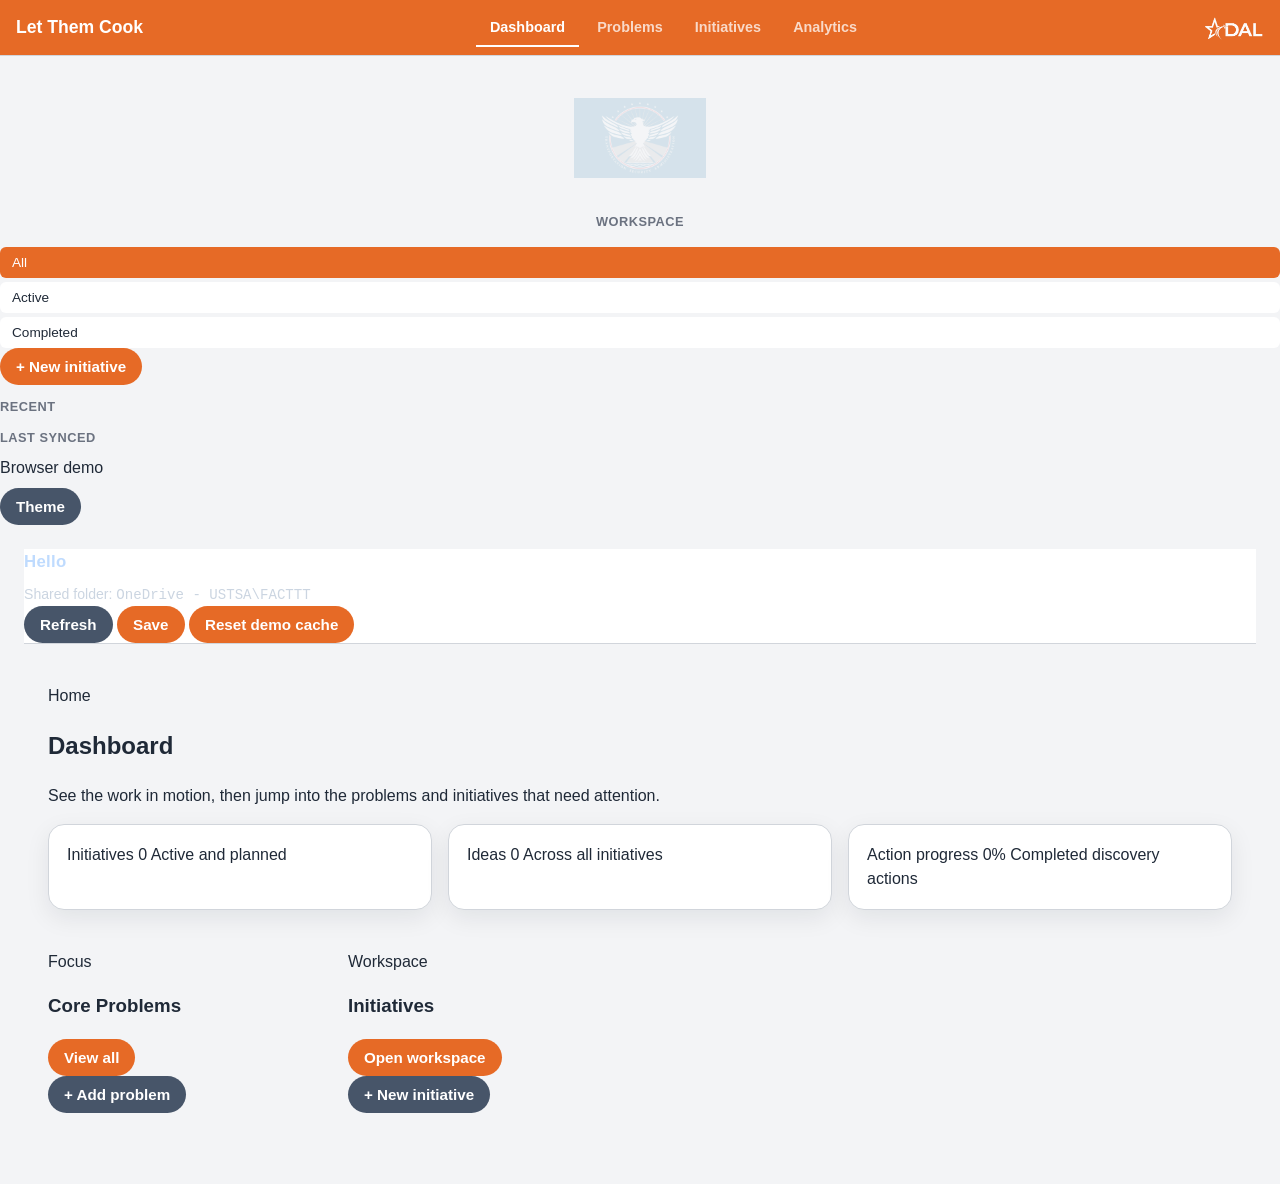
==== index.html @ 0639c529 "fix(ltc): LTC-19 briefing array default + soft validate" ====
<!DOCTYPE html>
<html lang="en">
<head>
  <meta charset="UTF-8" />
  <meta name="viewport" content="width=device-width, initial-scale=1.0" />
  <title>Let Them Cook</title>
  <link rel="stylesheet" href="css/style.css" />
</head>
<body>
  <div class="app-shell">
    <div class="top-bar">
      <div class="brand">
        <h1>Let Them Cook</h1>
      </div>
      <nav class="top-nav">
        <button type="button" class="tab-link active" data-tab="dashboard" data-action="tab">Dashboard</button>
        <button type="button" class="tab-link" data-tab="problems" data-action="tab">Problems</button>
        <button type="button" class="tab-link" data-tab="initiatives" data-action="tab">Initiatives</button>
        <button type="button" class="tab-link" data-tab="analytics" data-action="tab">Analytics</button>
      </nav>
      <img class="brand-dal" src="assets/dal-mark.png" alt="Dallas Love Field" height="28" />
    </div>
    <div class="shell-body">
      <aside class="sidebar">
        <div class="sidebar-brand">
          <img class="sidebar-seal" src="assets/tsa-seal.png" alt="" width="160" height="160" aria-hidden="true" />
          <h3 class="sidebar-workspace-label">WORKSPACE</h3>
        </div>
        <nav class="workspace-links">
          <button type="button" class="workspace-link active" data-filter="all" data-action="tab" data-tab="initiatives">All</button>
          <button type="button" class="workspace-link" data-filter="active" data-action="tab" data-tab="initiatives">Active</button>
          <button type="button" class="workspace-link" data-filter="completed" data-action="tab" data-tab="initiatives">Completed</button>
        </nav>
        <button type="button" class="success" data-action="add-initiative">+ New initiative</button>
        <div class="sidebar-section">
          <h4>Recent</h4>
          <div id="sidebar-recent"></div>
        </div>
        <div class="sidebar-section">
          <h4>Last synced</h4>
          <div id="sidebar-synced">Browser demo</div>
        </div>
        <div class="sidebar-footer">
          <button type="button" class="secondary full-width" data-action="open-theme">Theme</button>
        </div>
      </aside>
      <main class="main-stage">
        <header class="app-header">
          <div class="header-inner">
            <div class="header-meta">
              <p id="hello-line" class="hello-line">Hello</p>
              <p class="share-status">Shared folder: <code id="share-path-code">OneDrive - USTSA\FACTTT</code></p>
            </div>
          </div>
          <div class="shell-toolbar">
            <div class="toolbar-actions">
              <button type="button" class="secondary" data-action="refresh">Refresh</button>
              <button type="button" class="success" data-action="save">Save</button>
              <button type="button" class="quiet" data-action="reset">Reset demo cache</button>
            </div>
          </div>
          <p id="preview-banner" class="preview-banner" hidden>
            Browser preview — Refresh / Save use a local demo store. The Windows exe writes to OneDrive FACTTT.
          </p>
        </header>

        <main class="container">
    <section id="page-dashboard" class="page active" aria-labelledby="dashboard-title">
      <div class="page-heading">
        <div>
          <p class="eyebrow">Home</p>
          <h2 id="dashboard-title">Dashboard</h2>
          <p>See the work in motion, then jump into the problems and initiatives that need attention.</p>
        </div>
      </div>

      <div class="metrics-strip" id="dashboard-metrics">
        <div class="metric-card">
          <span class="metric-label">Initiatives</span>
          <span class="metric-value" id="initiativeCount">0</span>
          <span class="metric-detail">Active and planned</span>
        </div>
        <div class="metric-card">
          <span class="metric-label">Ideas</span>
          <span class="metric-value" id="ideaCount">0</span>
          <span class="metric-detail">Across all initiatives</span>
        </div>
        <div class="metric-card metric-card-wide">
          <span class="metric-label">Action progress</span>
          <span class="metric-value" id="progressValue">0%</span>
          <span class="metric-detail">Completed discovery actions</span>
          <span class="progress-wrap"><span class="progress-bar" id="progressBar"></span></span>
        </div>
      </div>

      <div class="dashboard-grid">
        <section class="panel">
          <div class="panel-heading">
            <div>
              <p class="eyebrow">Focus</p>
              <h3>Core Problems</h3>
            </div>
            <button type="button" class="text-button" data-tab="problems" data-action="tab">View all</button>
          </div>
          <div id="dashboard-problems" class="compact-list"></div>
          <button type="button" class="secondary full-width" data-action="add-problem">+ Add problem</button>
        </section>

        <section class="panel">
          <div class="panel-heading">
            <div>
              <p class="eyebrow">Workspace</p>
              <h3>Initiatives</h3>
            </div>
            <button type="button" class="text-button" data-tab="initiatives" data-action="tab">Open workspace</button>
          </div>
          <div id="dashboard-initiatives" class="initiative-grid"></div>
          <button type="button" class="secondary full-width" data-action="add-initiative">+ New initiative</button>
        </section>
      </div>
    </section>

    <section id="page-problems" class="page" aria-labelledby="problems-title" hidden>
      <div class="page-heading">
        <div>
          <p class="eyebrow">Discovery</p>
          <h2 id="problems-title">Problems</h2>
          <p>Capture the gaps that make movement, communication, and handoffs harder than they need to be.</p>
        </div>
        <button type="button" class="success" data-action="add-problem">+ Add problem</button>
      </div>
      <div id="problems-list" class="problem-list"></div>
      <div id="problem-editor" class="panel problem-editor" hidden>
        <div class="panel-heading">
          <div>
            <p class="eyebrow">Problem detail</p>
            <h3 id="problem-editor-title">Edit problem</h3>
          </div>
          <button type="button" class="quiet" data-action="cancel-problem">Cancel</button>
        </div>
        <input id="problem-title" class="field" type="text" placeholder="Problem title" />
        <textarea id="problem-body" class="field textarea" placeholder="Describe the problem and why it matters"></textarea>
        <label class="field-label" for="problem-priority">Priority</label>
        <select id="problem-priority" class="field">
          <option value="low">Low</option>
          <option value="medium">Medium</option>
          <option value="high">High</option>
        </select>
        <div class="button-row">
          <button type="button" class="success" data-action="save-problem">Save problem</button>
          <button type="button" class="danger" data-action="delete-problem">Delete problem</button>
        </div>
      </div>
    </section>

    <section id="page-initiatives" class="page" aria-labelledby="initiatives-title" hidden>
      <div class="page-heading">
        <div>
          <p class="eyebrow">Workspace</p>
          <h2 id="initiatives-title">Initiatives</h2>
          <p>Turn the gaps into a plan, keep the discussion visible, and track the next action.</p>
        </div>
        <button type="button" class="success" data-action="add-initiative">+ New initiative</button>
      </div>

      <div id="initiative-list-view" class="initiative-list-view">
        <div id="initiative-list" class="initiative-grid"></div>
      </div>

      <div id="initiative-detail-view" class="initiative-detail-view" hidden>
        <div class="detail-toolbar">
          <button type="button" class="secondary" data-action="back-initiatives">← Back to initiatives</button>
          <span class="detail-kicker">Initiative workspace</span>
        </div>
        <div class="panel initiative-detail">
          <div class="detail-heading">
            <div>
              <p class="eyebrow">Initiative</p>
              <h3 id="initiative-detail-title">Initiative detail</h3>
            </div>
            <div class="button-row">
              <button type="button" class="danger" data-action="delete-initiative">Delete</button>
              <button type="button" class="success" data-action="save-initiative">Save initiative</button>
            </div>
          </div>
          <div class="initiative-properties">
            <label class="field-label" for="initiative-name">Name</label>
            <input id="initiative-name" class="field" type="text" placeholder="Initiative name" />
            <div class="property-grid">
              <div>
                <label class="field-label" for="initiative-status">Status</label>
                <select id="initiative-status" class="field">
                  <option value="New">New</option>
                  <option value="Planning">Planning</option>
                  <option value="Active">Active</option>
                  <option value="Completed">Completed</option>
                </select>
              </div>
              <div>
                <label class="field-label" for="initiative-start-date">Start date</label>
                <input id="initiative-start-date" class="field" type="date" />
              </div>
            </div>
            <label class="field-label" for="initiative-problem">Linked problem</label>
            <select id="initiative-problem" class="field">
              <option value="">— None —</option>
            </select>
          </div>
        </div>
        <section class="panel briefing-panel" id="briefing-panel">
          <div class="panel-heading"><h3>Briefing</h3></div>
          <div id="briefing-empty" class="small-muted">Add Who / What / When / Where / Why / How</div>
          <div id="briefing-list"></div>
          <button type="button" class="secondary" data-action="add-briefing">+ Add</button>
          <div class="picker-menu" id="briefing-picker" hidden>
            <button type="button" data-action="pick-briefing-kind" data-kind="who">Who</button>
            <button type="button" data-action="pick-briefing-kind" data-kind="what">What</button>
            <button type="button" data-action="pick-briefing-kind" data-kind="when">When</button>
            <button type="button" data-action="pick-briefing-kind" data-kind="where">Where</button>
            <button type="button" data-action="pick-briefing-kind" data-kind="why">Why</button>
            <button type="button" data-action="pick-briefing-kind" data-kind="how">How</button>
          </div>
        </section>
        <div id="sections-container"></div>
        <section class="panel" id="initiative-notes-panel">
    <div class="panel-heading"><h3>Notes</h3></div>
    <div id="initiative-notes" class="notes-thread"></div>
    <div id="initiative-notes-form" class="field"><textarea id="new-note-body" class="field textarea" placeholder="Add a note..."></textarea><button type="button" class="secondary" data-action="add-note">Add note</button></div>
  </section>
</div>
</div>
    </section>

    <section id="page-analytics" class="page" aria-labelledby="analytics-title" hidden>
      <div class="page-heading">
        <div>
          <p class="eyebrow">Signal</p>
          <h2 id="analytics-title">Analytics</h2>
          <p>A quick read on the shape of the work. Charts can come later; the counts stay useful now.</p>
        </div>
      </div>
      <div class="analytics-grid">
        <div class="panel analytics-card">
          <p class="eyebrow">Initiatives</p>
          <strong id="analytics-initiatives">0</strong>
          <span>Total initiatives</span>
        </div>
        <div class="panel analytics-card">
          <p class="eyebrow">Ideas</p>
          <strong id="analytics-ideas">0</strong>
          <span>Total ideas and proposals</span>
        </div>
        <div class="panel analytics-card">
          <p class="eyebrow">Actions</p>
          <strong id="analytics-actions">0</strong>
          <span>Total action items</span>
        </div>
        <div class="panel analytics-card">
          <p class="eyebrow">Completion</p>
          <strong id="analytics-progress">0%</strong>
          <span>Actions completed</span>
        </div>
      </div>
      <div class="panel coming-soon">
        <h3>More signal is coming soon</h3>
        <p>Once the team has a few weeks of saves and refreshes in the shared folder, this page can show trends by status, priority, and movement type.</p>
      </div>
    </section>
  </main>
      </main>
    </div>
  </div>

  <div id="theme-modal" class="modal" hidden role="dialog" aria-modal="true" aria-labelledby="theme-modal-title">
    <div class="modal-backdrop" data-action="close-theme"></div>
    <div class="modal-card">
      <h3 id="theme-modal-title">Theme</h3>
      <p class="muted">Choose the shell colors for this device.</p>
      <div class="theme-choices">
        <button type="button" class="theme-choice" data-action="set-theme" data-theme="tsa">TSA</button>
        <button type="button" class="theme-choice" data-action="set-theme" data-theme="default">Default</button>
      </div>
      <button type="button" class="quiet" data-action="close-theme">Close</button>
    </div>
  </div>
  <div id="toast" class="toast" role="status" aria-live="polite"></div>
  <script type="module" src="js/init.js"></script>
</body>
</html>
---- css/style.css ----
/* LTC-14 theme chrome: sidebar modal + logo placement */

html[data-theme="tsa"] {
  --primary: #003A70;
  --primary-hover: #002850;
  --accent: #C8102E;
  --bg: #EEF2F6;
  --header-text: #ffffff;
  --border: #C5D0DC;
  --primary-dark: #002850;
  --primary-soft: #D6E4F0;
  --accent-soft: #F8D7DC;
}

html[data-theme="default"] {
  --primary: #E66A26;
  --primary-hover: #C85A1F;
  --accent: #E66A26;
  --bg: #F3F4F6;
  --header-text: #ffffff;
}

:root {
  --bg: #F3F4F6;
  --panel: #ffffff;
  --panel-soft: #f8fafc;
  --text: #1f2937;
  --muted: #6b7280;
  --primary: #E66A26;
  --primary-dark: #C85A1F;
  --primary-soft: #FDE8D8;
  --accent: #E66A26;
  --accent-soft: #FDE8D8;
  --warning: #b45309;
  --warning-soft: #fef3c7;
  --danger: #b91c1c;
  --danger-soft: #fee2e2;
  --border: #d1d5db;
  --shadow: 0 8px 24px rgba(15, 23, 42, 0.08);
  --radius: 16px;
  --surface: #ffffff;
  --header-text: #ffffff;
  --header-muted: rgba(255,255,255,.75);
  --tab-hover-bg: rgba(255,255,255,.12);
}

* {
  box-sizing: border-box;
}
body {
  margin: 0;
  font-family: "Segoe UI", Arial, sans-serif;
  background: var(--bg);
  color: var(--text);
  line-height: 1.5;
}
header {
  background: #ffffff;
  color: var(--text);
  padding: 0;
  border-bottom: 1px solid var(--border);
}
header h1 {
  margin: 0;
  font-size: 1.25rem;
  letter-spacing: 0.3px;
  color: var(--text);
}
header p {
  margin: 0;
  color: var(--muted);
  font-size: 0.9rem;
}
.app-shell {
  display: flex;
  flex-direction: column;
  min-height: 100vh;
  background: var(--bg);
}
.top-bar {
  position: sticky;
  top: 0;
  z-index: 10;
  height: 56px;
  background: var(--primary);
  border-bottom: 1px solid var(--border);
  display: flex;
  align-items: center;
  justify-content: space-between;
  padding: 0 16px;
  color: var(--header-text);
  gap: 1rem;
}
.top-bar > .brand {
  margin-right: auto;
}
.brand {
  display: flex;
  align-items: center;
  gap: 8px;
  font-family: "Segoe UI", Arial, sans-serif;
}
.brand h1 {
  margin: 0;
  font-size: 1.1rem;
  font-weight: 700;
  color: var(--header-text);
}
.brand-dal {
  height: 28px;
  width: auto;
  display: block;
  background: transparent;
  margin-left: auto;
}

.top-nav {
  display: flex;
  gap: 4px;
}
.top-nav .tab-link {
  background: none;
  border: none;
  padding: 10px 14px;
  font-size: 0.9rem;
  font-weight: 600;
  color: var(--header-muted);
  cursor: pointer;
  border-bottom: 2px solid transparent;
  transition: color 0.15s ease, border-color 0.15s ease;
  border-radius: 6px 6px 0 0;
  white-space: nowrap;
}
.top-nav .tab-link.active {
  color: var(--header-text);
  border-bottom-color: var(--header-text);
}
.top-nav .tab-link.active {
  border-bottom-color: var(--header-text);
}
[data-theme="tsa"] .top-nav .tab-link.active {
  border-bottom-color: var(--accent);
}
.top-nav .tab-link:hover {
  color: var(--header-text);
  background: var(--tab-hover-bg);
}

/* Theme modal */
.modal[hidden]{display:none}
.modal{position:fixed;inset:0;z-index:80;display:grid;place-items:center}
.modal-backdrop{position:absolute;inset:0;background:rgba(0,0,0,.4)}
.modal-card{position:relative;background:var(--surface,#fff);border:1px solid var(--border);border-radius:12px;padding:1.25rem;min-width:280px;max-width:90vw}
.theme-choices{display:flex;gap:.75rem;margin:1rem 0}
.theme-choice{flex:1;padding:.75rem;border-radius:8px;border:2px solid var(--border);background:var(--bg,#f5f5f5);cursor:pointer;color:var(--text);font-weight:700}
.theme-choice[aria-pressed="true"]{border-color:var(--primary);outline:2px solid var(--primary)}
.modal-backdrop[data-action="close-theme"]{cursor:pointer}

/* Sidebar */
.sidebar-brand {
  position: relative;
  display: flex;
  flex-direction: column;
  align-items: center;
  justify-content: flex-start;
  min-height: 168px;
  padding: 16px 8px 4px;
  margin: 0 0 4px;
  overflow: visible;
}
.sidebar-seal {
  position: relative;
  left: auto;
  top: auto;
  transform: none;
  width: 132px;
  height: 132px;
  object-fit: contain;
  opacity: 0.12;
  pointer-events: none;
  margin: 0 auto 8px;
  z-index: 0;
  background: transparent;
}
.sidebar-workspace-label {
  position: relative;
  z-index: 1;
  margin: 0;
  width: 100%;
  text-align: center;
  font-size: 0.8rem;
  font-weight: 700;
  letter-spacing: 0.5px;
  text-transform: uppercase;
  color: var(--muted);
}

/* Briefing panel */
.briefing-panel { padding: 12px 16px; }
.briefing-row {
  display: flex;
  align-items: center;
  gap: 8px;
  margin: 6px 0;
}
.briefing-pill {
  display: inline-block;
  padding: 4px 10px;
  border-radius: 999px;
  font-size: 0.78rem;
  font-weight: 700;
  text-transform: uppercase;
  letter-spacing: 0.4px;
  color: var(--primary-dark);
  background: var(--primary-soft);
  min-width: 48px;
  text-align: center;
}
.briefing-pill[data-kind="who"] { background: #dbeafe; color: #1e40af; }
.briefing-pill[data-kind="what"] { background: #d1fae5; color: #065f46; }
.briefing-pill[data-kind="when"] { background: #fef3c7; color: #92400e; }
.briefing-pill[data-kind="where"] { background: #ede9fe; color: #5b21b6; }
.briefing-pill[data-kind="why"] { background: #fce7f3; color: #9d174d; }
.briefing-pill[data-kind="how"] { background: #cffafe; color: #155e75; }
.briefing-body {
  flex: 1;
  min-width: 0;
}
.briefing-row .danger {
  flex-shrink: 0;
}
.picker-menu {
  display: flex;
  flex-wrap: wrap;
  gap: 6px;
  margin-top: 8px;
}
.picker-menu button {
  padding: 6px 12px;
  font-size: 0.82rem;
  border-radius: 999px;
  font-weight: 700;
}
.small-muted { color: var(--muted); font-size: 0.85rem; margin: 4px 0; }
  display: grid;
  grid-template-columns: 240px 1fr;
  flex: 1;
}
.sidebar {
  width: 240px;
  background: var(--bg);
  border-right: 1px solid var(--border);
  padding: 16px;
  display: flex;
  flex-direction: column;
  gap: 16px;
  overflow-y: auto;
  flex-shrink: 0;
}
.sidebar h3 {
  margin: 0 0 8px 0;
  font-size: 0.8rem;
  color: var(--muted);
  text-transform: uppercase;
  letter-spacing: 0.5px;
}
.sidebar h4 {
  margin: 12px 0 8px 0;
  font-size: 0.8rem;
  color: var(--muted);
  text-transform: uppercase;
  letter-spacing: 0.5px;
}
.workspace-links {
  display: flex;
  flex-direction: column;
  gap: 4px;
}
.workspace-link {
  background: var(--panel);
  border: none;
  padding: 8px 12px;
  font-size: 0.85rem;
  border-radius: 6px;
  cursor: pointer;
  text-align: left;
  font-weight: 500;
  color: var(--text);
}
.workspace-link.active {
  background: var(--primary);
  color: white;
}
.sidebar-section {
  margin-top: 4px;
}
.sidebar-section ul {
  list-style: none;
  padding: 0;
  margin: 4px 0 0 0;
}
.sidebar-section li {
  font-size: 0.85rem;
  color: var(--muted);
  padding: 4px 0;
  cursor: pointer;
  border-radius: 4px;
}
.sidebar-section li:hover {
  background: var(--bg-soft, #fef3c7);
  color: var(--primary);
}
.sidebar-footer { margin-top: auto; padding-top: 8px; }
.main-stage {
  flex: 1;
  overflow: auto;
  padding: 24px;
}
.page[hidden] {
  display: none !important;
}

/* Dashboard */
.metrics-strip {
  display: grid;
  grid-template-columns: repeat(3, 1fr);
  gap: 16px;
  margin-bottom: 24px;
}
.container {
  max-width: 1400px;
  margin: 0 auto;
  padding: 24px;
}
.top-actions {
  background: var(--panel);
  border: 1px solid var(--border);
  border-radius: var(--radius);
  box-shadow: var(--shadow);
  padding: 16px;
  margin-bottom: 20px;
}
.button-row {
  display: flex;
  flex-wrap: wrap;
  gap: 10px;
  align-items: center;
}
button,
.tab-button,
.link-button {
  border: none;
  border-radius: 999px;
  padding: 10px 16px;
  cursor: pointer;
  font-weight: 700;
  background: var(--primary);
  color: white;
  transition: 0.15s ease;
  text-decoration: none;
  display: inline-block;
  font-family: inherit;
  font-size: 0.95rem;
}
button:hover,
.tab-button:hover,
.link-button:hover {
  transform: translateY(-1px);
  filter: brightness(1.05);
}
button.secondary {
  background: #475569;
}
button.success {
  background: var(--accent);
}
button.warning {
  background: var(--warning);
}
button.danger {
  background: var(--danger);
}
button.light,
.link-button.light {
  background: var(--primary-soft);
  color: var(--primary-dark);
}
    .folder-note {
      margin-top: 12px;
      font-size: 0.92rem;
      color: #475569;
      background: var(--panel-soft);
      border: 1px solid var(--border);
      border-radius: 12px;
      padding: 12px;
    }
    .folder-note code {
      display: inline-block;
      background: #e5e7eb;
      color: #111827;
      border-radius: 8px;
      padding: 3px 7px;
      margin-top: 4px;
      font-family: Consolas, "Courier New", monospace;
    }
    .dashboard-grid {
      display: grid;
      grid-template-columns: repeat(4, 1fr);
      gap: 16px;
      margin-bottom: 24px;
    }
    .metric-card {
      background: var(--panel);
      border-radius: var(--radius);
      padding: 18px;
      box-shadow: var(--shadow);
      border: 1px solid var(--border);
    }
    .metric-card h3 {
      margin: 0;
      font-size: 0.88rem;
      color: var(--muted);
      text-transform: uppercase;
      letter-spacing: 0.6px;
    }
    .metric-card .value {
      margin-top: 10px;
      font-size: 2rem;
      font-weight: 800;
      color: var(--primary);
    }
    .metric-card .sub {
      color: var(--muted);
      font-size: 0.9rem;
      margin-top: 4px;
    }
    .section {
      background: var(--panel);
      border-radius: var(--radius);
      padding: 22px;
      box-shadow: var(--shadow);
      border: 1px solid var(--border);
      margin-bottom: 22px;
    }
    .section h2 {
      margin: 0 0 14px;
      font-size: 1.35rem;
      display: flex;
      justify-content: space-between;
      align-items: center;
    }
    .section h3 {
      margin-top: 22px;
      margin-bottom: 10px;
    }
    .problem-list {
      display: grid;
      grid-template-columns: repeat(3, 1fr);
      gap: 14px;
    }
    .problem-card {
      background: var(--panel-soft);
      border: 1px solid var(--border);
      border-radius: 14px;
      padding: 16px;
    }
    .problem-card strong {
      display: block;
      margin-bottom: 6px;
      color: var(--primary);
    }
    .two-column {
      display: grid;
      grid-template-columns: 1fr 1fr;
      gap: 18px;
    }
    .tabs {
      display: flex;
      flex-wrap: wrap;
      gap: 10px;
      margin-bottom: 18px;
    }
    .tab-button {
      background: #e5e7eb;
      color: #111827;
    }
    .tab-button.active {
      background: var(--primary);
      color: white;
    }
    .movement-panel {
      display: none;
    }
    .movement-panel.active {
      display: block;
    }
    .flow-grid {
      display: grid;
      grid-template-columns: repeat(2, 1fr);
      gap: 14px;
      margin-bottom: 18px;
    }
    .flow-item {
      background: var(--panel-soft);
      border: 1px solid var(--border);
      border-radius: 14px;
      padding: 14px;
      display: flex;
      flex-direction: column;
      justify-content: flex-start;
    }
    .flow-item strong {
      color: var(--primary);
      display: block;
      margin-bottom: 6px;
    }
    .editable-content {
      border: 1px dashed transparent;
      border-radius: 6px;
      padding: 4px 6px;
      outline: none;
      transition: background 0.15s ease, border-color 0.15s ease;
      min-height: 28px;
    }
    .editable-content:hover {
      border-color: #cbd5e1;
      background: rgba(255, 255, 255, 0.7);
    }
    .editable-content:focus {
      background: #eff6ff !important;
      border-color: var(--primary);
      box-shadow: 0 0 0 2px rgba(29, 78, 216, 0.15);
    }
    .tag-list {
      display: flex;
      flex-wrap: wrap;
      gap: 8px;
      margin-top: 4px;
      align-items: center;
    }
    .tag {
      background: var(--primary-soft);
      color: var(--primary-dark);
      border-radius: 999px;
      padding: 5px 12px;
      font-size: 0.85rem;
      font-weight: 700;
      border: 1px solid transparent;
      outline: none;
      display: inline-block;
      cursor: text;
    }
    .tag:hover {
      border-color: var(--primary);
    }
    .tag:focus {
      background: #ffffff;
      box-shadow: 0 0 0 2px var(--primary);
    }
    .tag.warning {
      background: var(--warning-soft);
      color: var(--warning);
    }
    .tag.success {
      background: var(--accent-soft);
      color: var(--accent);
    }
    .status-pill {
      display: inline-block;
      padding: 5px 12px;
      border-radius: 999px;
      font-size: 0.85rem;
      font-weight: 700;
      background: var(--warning-soft);
      color: var(--warning);
      outline: none;
      border: 1px solid transparent;
      cursor: text;
      width: fit-content;
    }
    .status-pill:hover {
      border-color: var(--warning);
    }
    .status-pill:focus {
      background: #ffffff;
      box-shadow: 0 0 0 2px var(--warning);
    }
    .status-pill.good {
      background: var(--accent-soft);
      color: var(--accent);
    }
    .status-pill.risk {
      background: var(--danger-soft);
      color: var(--danger);
    }
    table {
      width: 100%;
      border-collapse: collapse;
      margin-top: 12px;
      overflow: hidden;
      border-radius: 12px;
    }
    th,
    td {
      border: 1px solid var(--border);
      padding: 10px;
      vertical-align: top;
      text-align: left;
    }
    th {
      background: #e2e8f0;
      color: #111827;
      font-weight: 800;
    }
    td[contenteditable="true"], span[contenteditable="true"], li[contenteditable="true"],
    .editable-content, strong[contenteditable="true"], .status-pill[contenteditable="true"],
    .tag[contenteditable="true"] {
      outline: none;
      cursor: text;
      transition: background 0.15s ease, box-shadow 0.15s ease;
    }
    td[contenteditable="true"]:hover, span[contenteditable="true"]:hover, li[contenteditable="true"]:hover,
    .editable-content:hover, strong[contenteditable="true"]:hover {
      background: rgba(29, 78, 216, 0.04);
    }
    td[contenteditable="true"]:focus, span[contenteditable="true"]:focus, li[contenteditable="true"]:focus,
    .editable-content:focus, strong[contenteditable="true"]:focus {
      background: #eff6ff !important;
      box-shadow: inset 0 0 0 2px var(--primary);
    }
    .editable-bullet-list {
      margin: 10px 0 0;
      padding-left: 24px;
    }
    .editable-bullet-list li {
      margin-bottom: 8px;
      padding: 3px 6px;
      border-radius: 6px;
      cursor: text;
      display: flex;
      gap: 8px;
      align-items: flex-start;
    }
    .editable-bullet-list li span[contenteditable="true"] {
      flex: 1;
    }
    .add-list-form {
      display: flex;
      flex-wrap: wrap;
      gap: 8px;
      margin-top: 10px;
      align-items: center;
    }
    .add-list-form input {
      flex: 1;
      min-width: 180px;
      border: 1px solid var(--border);
      border-radius: 10px;
      padding: 10px;
      font-family: inherit;
      font-size: 0.95rem;
    }
    .edit-hint {
      margin: 12px 0 0;
      padding: 10px 12px;
      background: #eff6ff;
      border: 1px solid #bfdbfe;
      border-radius: 10px;
      color: #1e3a8a;
      font-size: 0.92rem;
      line-height: 1.45;
    }
    .feedback-cell {
      text-align: center;
      min-width: 130px;
    }
    .feedback-controls {
      display: flex;
      justify-content: center;
      align-items: center;
      gap: 8px;
    }
    .feedback-controls button {
      padding: 5px 9px;
      border-radius: 8px;
      font-size: 0.85rem;
    }
    .feedback-number {
      font-weight: 800;
      color: var(--primary);
      min-width: 24px;
      display: inline-block;
    }

    /* Lists: Discussion Questions & Action Items */
    .question-list,
    .task-list {
      margin: 12px 0 0;
      padding: 0;
      list-style: none;
      display: flex;
      flex-direction: column;
      gap: 8px;
    }
    .question-list li,
    .task-list li {
      margin: 0;
      display: flex;
      align-items: center;
      gap: 12px;
      background: var(--panel-soft);
      padding: 10px 14px;
      border-radius: 10px;
      border: 1px solid var(--border);
      width: 100%;
    }

    /* Action item checkbox strictly locked to small far-left */
    .task-list input[type="checkbox"] {
      width: 18px !important;
      min-width: 18px !important;
      max-width: 18px !important;
      height: 18px !important;
      min-height: 18px !important;
      max-height: 18px !important;
      padding: 0 !important;
      margin: 0 !important;
      flex: 0 0 18px !important;
      cursor: pointer;
      accent-color: var(--primary);
      transform: none !important;
    }

    /* Action item text & Question text: takes all space to the left */
    .task-list li span,
    .question-list li span {
      flex: 1 1 auto;
      min-width: 0;
      text-align: left;
      font-size: 0.98rem;
      line-height: 1.45;
      color: var(--text);
      border-radius: 6px;
      padding: 4px 6px;
      outline: none;
      word-break: break-word;
    }
    .task-complete span {
      text-decoration: line-through;
      color: var(--muted);
    }

    /* Delete buttons for list items */
    .item-delete-btn {
      flex: 0 0 auto;
      margin-left: auto;
      background: var(--danger-soft);
      color: var(--danger);
      border: none;
      border-radius: 8px;
      padding: 5px 10px;
      font-size: 0.85rem;
      font-weight: 800;
      cursor: pointer;
      line-height: 1;
      transition: all 0.15s ease;
      display: inline-flex;
      align-items: center;
      justify-content: center;
    }
    .item-delete-btn:hover {
      background: var(--danger);
      color: white;
      transform: scale(1.05);
    }

    .progress-wrap {
      background: #e5e7eb;
      border-radius: 999px;
      height: 14px;
      overflow: hidden;
      margin-top: 8px;
    }
    .progress-bar {
      height: 100%;
      background: linear-gradient(90deg, var(--accent), var(--primary));
      width: 0%;
      transition: width 0.2s ease;
    }
    .add-form {
      display: grid;
      grid-template-columns: 1.3fr 1fr 1.5fr auto;
      gap: 10px;
      margin-top: 14px;
      align-items: end;
    }
    .add-task-form,
    .add-question-form {
      display: grid;
      grid-template-columns: 1fr auto;
      gap: 10px;
      margin-top: 14px;
      align-items: end;
    }
    label {
      font-size: 0.85rem;
      font-weight: 700;
      color: var(--muted);
      display: block;
      margin-bottom: 4px;
    }
    /* Specific text inputs to avoid stretching checkboxes */
    input[type="text"],
    .add-form input,
    .add-task-form input,
    .add-question-form input,
    textarea,
    select {
      width: 100%;
      border: 1px solid var(--border);
      border-radius: 10px;
      padding: 10px;
      font-family: inherit;
      font-size: 0.95rem;
      background: white;
    }
    textarea {
      min-height: 76px;
      resize: vertical;
    }
    .notes-area {
      width: 100%;
      min-height: 150px;
    }
    /* Notes threading */
    .notes-thread {
      display: flex;
      flex-direction: column;
      gap: 12px;
      margin-bottom: 12px;
    }
    .note {
      background: var(--panel-soft);
      border: 1px solid var(--border);
      border-radius: 10px;
      padding: 12px;
    }
    .note.reply {
      margin-left: 24px;
      border-left: 3px solid var(--primary);
      background: var(--primary-soft);
    }
    .note-header {
      display: flex;
      gap: 12px;
      margin-bottom: 6px;
      font-size: 0.85rem;
      color: var(--muted);
    }
    .note-author { font-weight: 700; color: var(--text); }
    .note-date { white-space: nowrap; }
    .note-body {
      white-space: pre-wrap;
      word-break: break-word;
    }
    .note-replies {
      margin-top: 8px;
      padding-left: 8px;
      border-left: 2px dashed var(--border);
    }
    .note-reply-form {
      display: flex;
      flex-direction: column;
      gap: 8px;
      margin-top: 8px;
    }
    .note-reply-input {
      min-height: 60px;
    }

    .hello-line {
      margin: 0 0 8px;
      font-size: 1.05rem;
      font-weight: 700;
      color: #bfdbfe;
      letter-spacing: 0.02em;
    }
    .share-status {
      margin-top: 10px;
      font-size: 0.88rem;
      color: #cbd5e1;
    }
    .toast {
      position: fixed;
      right: 20px;
      bottom: 20px;
      z-index: 40;
      max-width: min(520px, calc(100vw - 32px));
      background: #0f172a;
      color: #f8fafc;
      border-radius: 12px;
      padding: 12px 16px;
      box-shadow: 0 12px 30px rgba(15, 23, 42, 0.28);
      font-size: 0.92rem;
      line-height: 1.4;
      display: none;
    }
    .toast.show { display: block; }
    .toast.ok { border-left: 4px solid #14b8a6; }
    .toast.err { border-left: 4px solid #f87171; }
    .more-actions { margin-top: 10px; }
    .preview-banner {
      margin-top: 10px;
      font-size: 0.88rem;
      color: #e2e8f0;
      background: rgba(15, 23, 42, 0.25);
      border: 1px solid rgba(191, 219, 254, 0.25);
      border-radius: 10px;
      padding: 8px 12px;
    }

    .footer-note {
      color: var(--muted);
      font-size: 0.9rem;
      text-align: center;
      padding: 20px;
    }
    .small-muted {
      color: var(--muted);
      font-size: 0.9rem;
    }
    .instruction-box {
      background: #eef6ff;
      border: 1px solid #bfdbfe;
      border-radius: 14px;
      padding: 14px;
      margin-top: 12px;
    }
    .instruction-box h3 {
      margin-top: 0;
    }
    .collapsible-content.collapsed {
      display: none;
    }
    @media print {
      button,
      .add-form,
      .add-task-form,
      .add-question-form,
      .item-delete-btn,
      .top-actions,
      .tabs {
        display: none !important;
      }
      body {
        background: white;
      }
      .section,
      .metric-card {
        box-shadow: none;
        break-inside: avoid;
      }
      .movement-panel {
        display: block !important;
      }
    }
    @media (max-width: 1000px) {
      .dashboard-grid,
      .problem-list,
      .flow-grid,
      .two-column,
      .add-form,
      .add-task-form,
      .add-question-form {
        grid-template-columns: 1fr;
      }
    }
    html {
      overflow-x: hidden;
    }
    @media (max-width: 640px) {
      header {
        padding: 18px 14px;
      }
      header h1 {
        font-size: 1.35rem;
      }
      header p {
        font-size: 0.92rem;
      }
      .container {
        padding: 12px;
      }
      .top-actions,
      .section,
      .metric-card {
        padding: 14px;
      }
      button,
      .tab-button,
      .link-button {
        min-height: 44px;
        padding: 10px 14px;
      }
      table {
        display: block;
        overflow-x: auto;
      }
    }
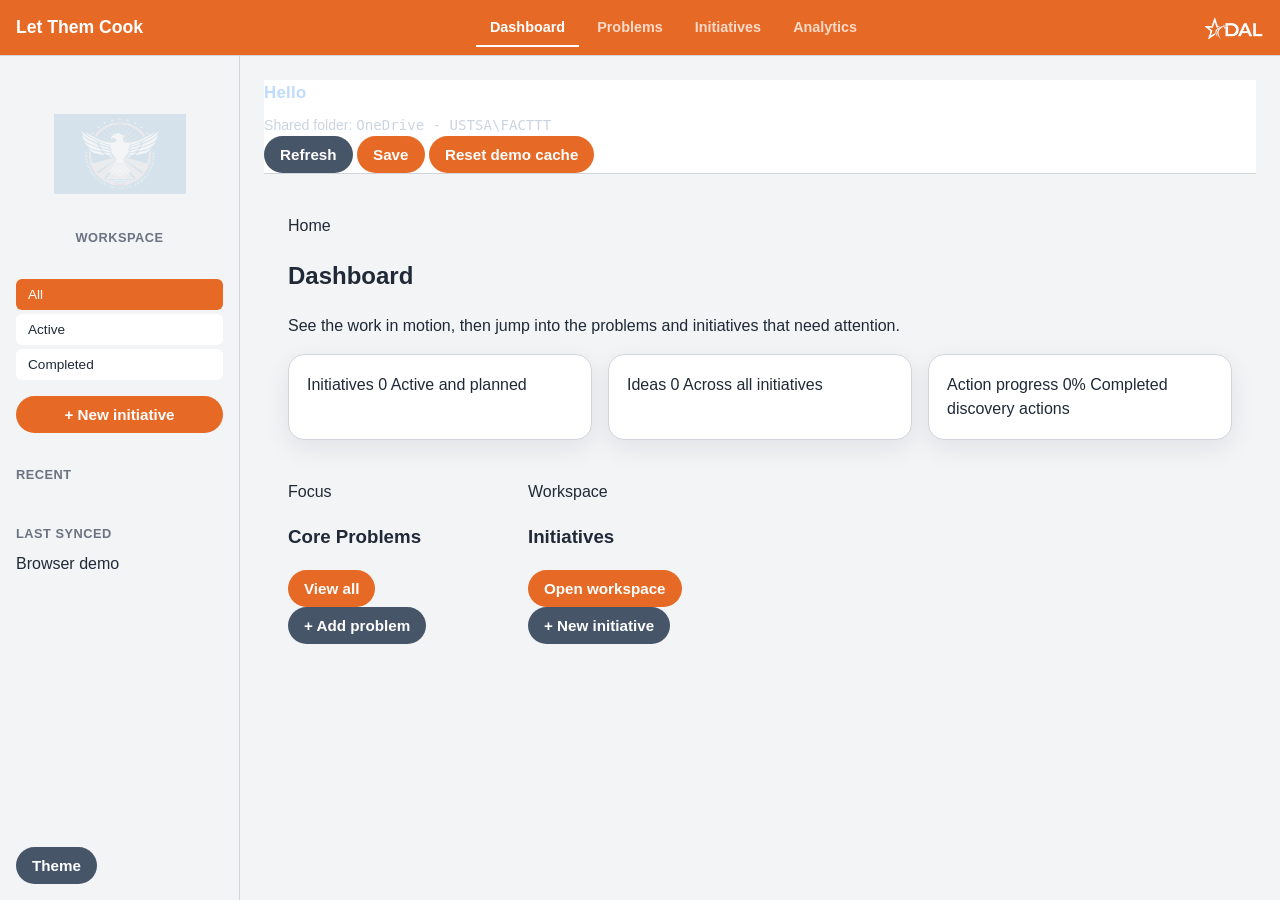
==== commit d6c0e3c5: "feat(ltc): LTC-24 problem Active/Solved status badges" ====
--- a/index.html
+++ b/index.html
@@ -145,6 +145,11 @@
           <option value="low">Low</option>
           <option value="medium">Medium</option>
           <option value="high">High</option>
+        </select>
+        <label class="field-label" for="problem-status">Status</label>
+        <select id="problem-status" class="field">
+          <option value="Active">Active</option>
+          <option value="Solved">Solved</option>
         </select>
         <div class="button-row">
           <button type="button" class="success" data-action="save-problem">Save problem</button>
@@ -208,19 +213,26 @@
           </div>
         </div>
         <section class="panel briefing-panel" id="briefing-panel">
-          <div class="panel-heading"><h3>Briefing</h3></div>
-          <div id="briefing-empty" class="small-muted">Add Who / What / When / Where / Why / How</div>
-          <div id="briefing-list"></div>
-          <button type="button" class="secondary" data-action="add-briefing">+ Add</button>
-          <div class="picker-menu" id="briefing-picker" hidden>
-            <button type="button" data-action="pick-briefing-kind" data-kind="who">Who</button>
-            <button type="button" data-action="pick-briefing-kind" data-kind="what">What</button>
-            <button type="button" data-action="pick-briefing-kind" data-kind="when">When</button>
-            <button type="button" data-action="pick-briefing-kind" data-kind="where">Where</button>
-            <button type="button" data-action="pick-briefing-kind" data-kind="why">Why</button>
-            <button type="button" data-action="pick-briefing-kind" data-kind="how">How</button>
-          </div>
-        </section>
+  <div class="panel-heading">
+    <div>
+      <p class="eyebrow">Initiative</p>
+      <h3>Briefing</h3>
+    </div>
+    <div class="briefing-add-wrap">
+      <button type="button" class="secondary" data-action="toggle-briefing-picker" id="briefing-add-btn">+</button>
+      <div id="briefing-picker" class="briefing-picker" hidden>
+        <button type="button" data-action="add-briefing" data-kind="who">Who</button>
+        <button type="button" data-action="add-briefing" data-kind="what">What</button>
+        <button type="button" data-action="add-briefing" data-kind="when">When</button>
+        <button type="button" data-action="add-briefing" data-kind="where">Where</button>
+        <button type="button" data-action="add-briefing" data-kind="why">Why</button>
+        <button type="button" data-action="add-briefing" data-kind="how">How</button>
+      </div>
+    </div>
+  </div>
+  <p id="briefing-empty" class="muted">Add Who / What / When / Where / Why / How</p>
+  <div id="briefing-list"></div>
+</section>
         <div id="sections-container"></div>
         <section class="panel" id="initiative-notes-panel">
     <div class="panel-heading"><h3>Notes</h3></div>
--- a/css/style.css
+++ b/css/style.css
@@ -242,6 +242,7 @@
   font-weight: 700;
 }
 .small-muted { color: var(--muted); font-size: 0.85rem; margin: 4px 0; }
+.shell-body {
   display: grid;
   grid-template-columns: 240px 1fr;
   flex: 1;
@@ -380,8 +381,31 @@
 button.danger {
   background: var(--danger);
 }
+button.primary {
+  background: var(--primary);
+  color: white;
+}
 button.light,
 .link-button.light {
+  background: var(--primary-soft);
+  color: var(--primary-dark);
+}
+
+.problem-status-badge {
+  display: inline-block;
+  font-size: 0.75rem;
+  font-weight: 600;
+  padding: 0.15rem 0.5rem;
+  border-radius: 999px;
+}
+.problem-status-badge.is-active {
+  background: var(--accent-soft);
+  color: var(--accent);
+}
+.problem-status-badge.is-solved {
+  background: var(--primary-soft);
+  color: var(--muted);
+}
   background: var(--primary-soft);
   color: var(--primary-dark);
 }
@@ -1007,3 +1031,20 @@
         overflow-x: auto;
       }
     }
+
+.briefing-panel { margin-top: 12px; }
+.briefing-add-wrap { position: relative; }
+.briefing-picker {
+  position: absolute; right: 0; top: 100%; z-index: 5;
+  display: flex; flex-direction: column; gap: 4px;
+  padding: 8px; background: var(--panel); border: 1px solid var(--border);
+  border-radius: 8px; min-width: 120px;
+}
+.briefing-picker[hidden] { display: none !important; }
+.briefing-row { margin: 10px 0; padding: 10px; border: 1px solid var(--border); border-radius: 10px; background: var(--panel); }
+.briefing-row-head { display: flex; align-items: center; justify-content: space-between; gap: 8px; margin-bottom: 6px; }
+.briefing-pill {
+  display: inline-block; padding: 4px 10px; border-radius: 999px;
+  background: var(--primary-soft, #dbe7f5); color: var(--text); font-weight: 600; font-size: 0.85rem;
+}
+.briefing-body { width: 100%; min-height: 4.5rem; }
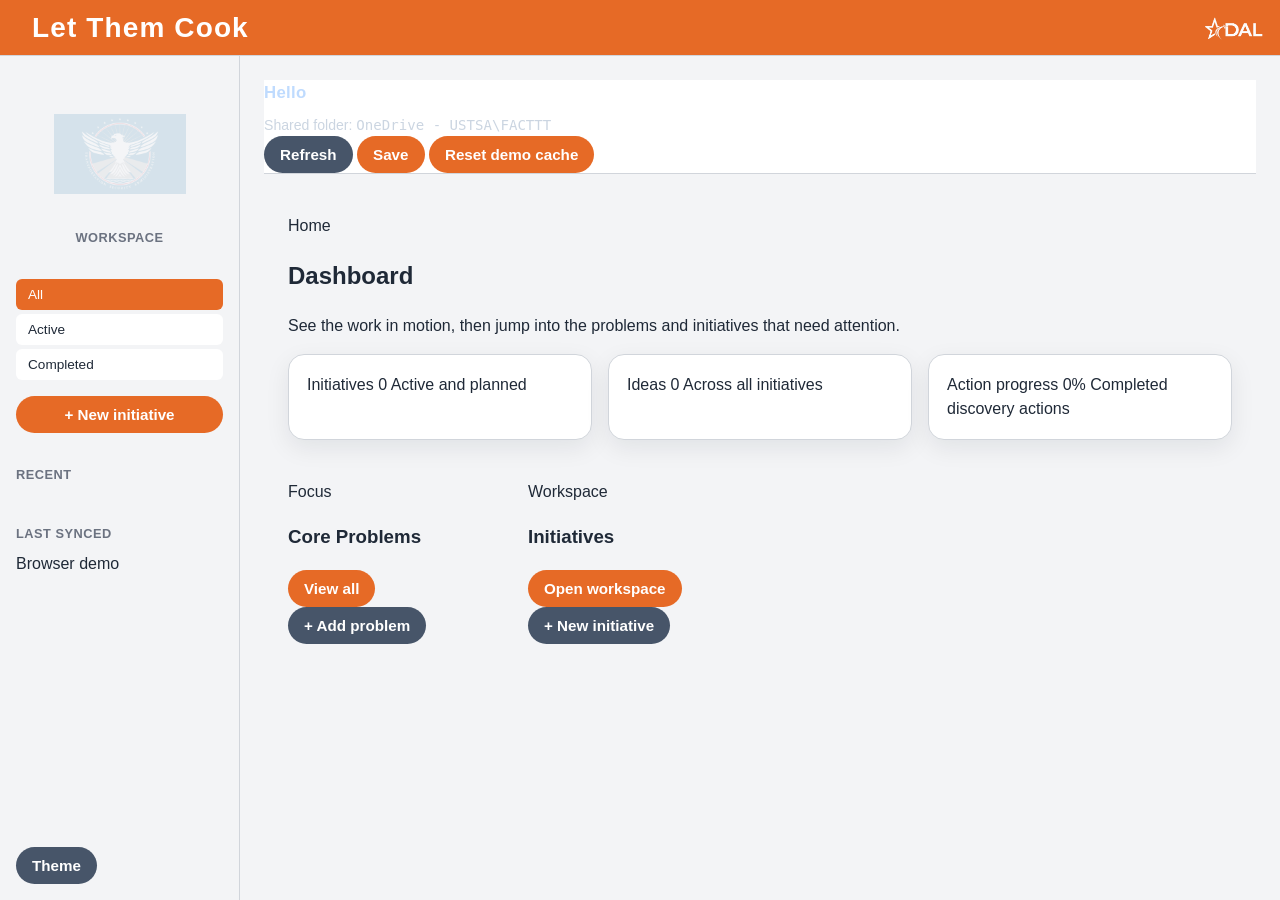
==== commit 6c85d7de: "feat(ltc): LTC-25a centered wordmark header, drop top tabs" ====
--- a/index.html
+++ b/index.html
@@ -9,15 +9,8 @@
 <body>
   <div class="app-shell">
     <div class="top-bar">
-      <div class="brand">
-        <h1>Let Them Cook</h1>
-      </div>
-      <nav class="top-nav">
-        <button type="button" class="tab-link active" data-tab="dashboard" data-action="tab">Dashboard</button>
-        <button type="button" class="tab-link" data-tab="problems" data-action="tab">Problems</button>
-        <button type="button" class="tab-link" data-tab="initiatives" data-action="tab">Initiatives</button>
-        <button type="button" class="tab-link" data-tab="analytics" data-action="tab">Analytics</button>
-      </nav>
+      <div class="top-bar-spacer"></div>
+      <h1 class="app-wordmark">Let Them Cook</h1>
       <img class="brand-dal" src="assets/dal-mark.png" alt="Dallas Love Field" height="28" />
     </div>
     <div class="shell-body">
--- a/css/style.css
+++ b/css/style.css
@@ -114,37 +114,21 @@
   margin-left: auto;
 }
 
-.top-nav {
-  display: flex;
-  gap: 4px;
-}
-.top-nav .tab-link {
-  background: none;
-  border: none;
-  padding: 10px 14px;
-  font-size: 0.9rem;
-  font-weight: 600;
-  color: var(--header-muted);
-  cursor: pointer;
-  border-bottom: 2px solid transparent;
-  transition: color 0.15s ease, border-color 0.15s ease;
-  border-radius: 6px 6px 0 0;
-  white-space: nowrap;
-}
-.top-nav .tab-link.active {
+.app-wordmark {
+  font-size: 1.75rem;
+  font-weight: 800;
+  letter-spacing: 0.04em;
+  text-align: center;
+  margin: 0;
   color: var(--header-text);
-  border-bottom-color: var(--header-text);
-}
-.top-nav .tab-link.active {
-  border-bottom-color: var(--header-text);
-}
-[data-theme="tsa"] .top-nav .tab-link.active {
-  border-bottom-color: var(--accent);
-}
-.top-nav .tab-link:hover {
-  color: var(--header-text);
-  background: var(--tab-hover-bg);
-}
+  font-family: "Segoe UI", Arial, sans-serif;
+}
+.top-bar-spacer {
+  flex: 0 0 auto;
+  width: 0;
+}
+
+/* Top nav removed — LTC-25a */
 
 /* Theme modal */
 .modal[hidden]{display:none}
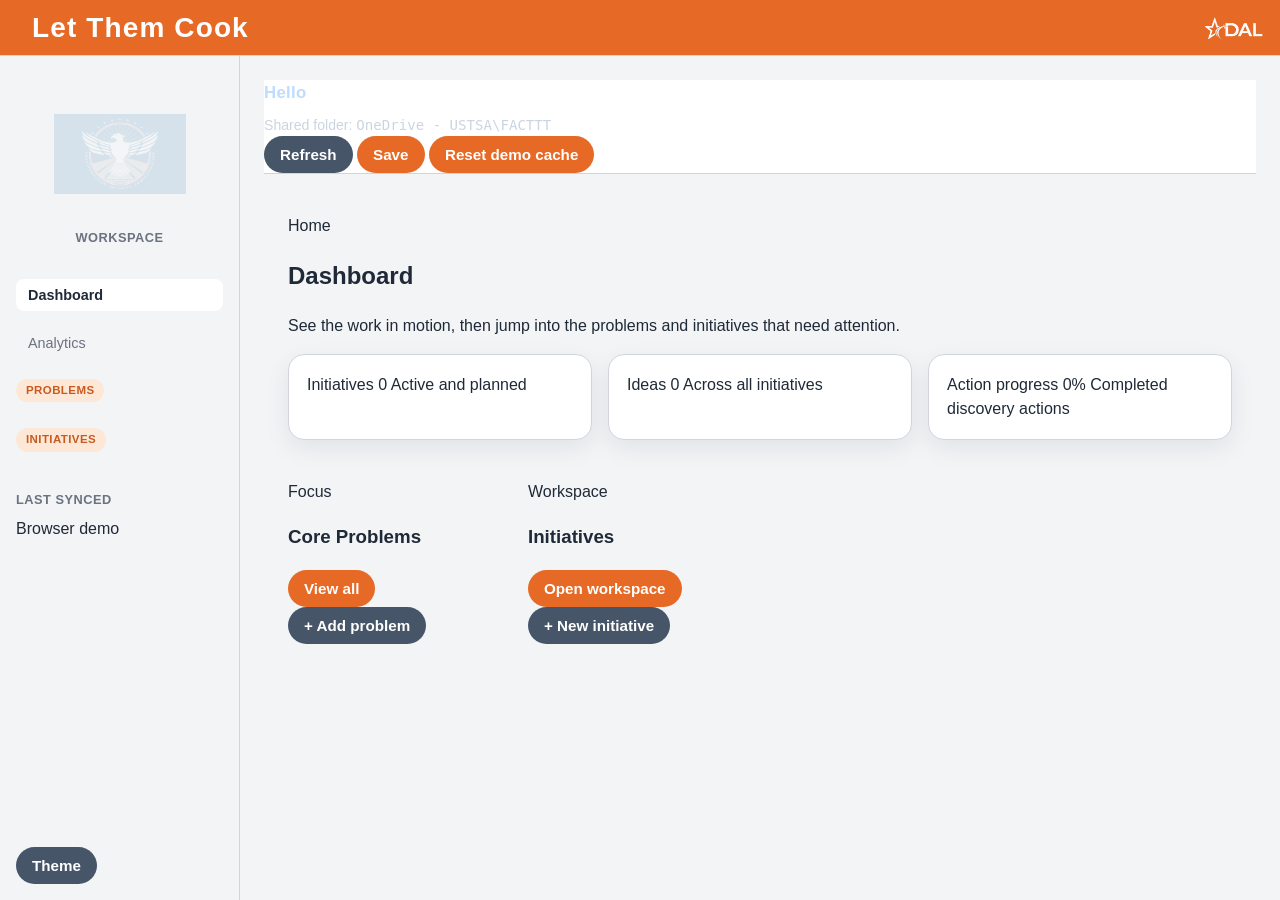
==== commit 069fa38f: "feat(ltc): LTC-25b sidebar Dashboard + status trees - Replace workspace-links filter row with Dashbo" ====
--- a/index.html
+++ b/index.html
@@ -19,16 +19,19 @@
           <img class="sidebar-seal" src="assets/tsa-seal.png" alt="" width="160" height="160" aria-hidden="true" />
           <h3 class="sidebar-workspace-label">WORKSPACE</h3>
         </div>
-        <nav class="workspace-links">
-          <button type="button" class="workspace-link active" data-filter="all" data-action="tab" data-tab="initiatives">All</button>
-          <button type="button" class="workspace-link" data-filter="active" data-action="tab" data-tab="initiatives">Active</button>
-          <button type="button" class="workspace-link" data-filter="completed" data-action="tab" data-tab="initiatives">Completed</button>
-        </nav>
-        <button type="button" class="success" data-action="add-initiative">+ New initiative</button>
-        <div class="sidebar-section">
-          <h4>Recent</h4>
-          <div id="sidebar-recent"></div>
-        </div>
+        <button type="button" class="sidebar-nav-btn" data-action="tab" data-tab="dashboard">Dashboard</button>
+        <button type="button" class="sidebar-nav-btn quiet" data-action="tab" data-tab="analytics">Analytics</button>
+
+        <div class="sidebar-nav-block">
+          <div class="sidebar-pill">Problems</div>
+          <div id="sidebar-problems" class="sidebar-tree"></div>
+        </div>
+
+        <div class="sidebar-nav-block">
+          <div class="sidebar-pill">Initiatives</div>
+          <div id="sidebar-initiatives" class="sidebar-tree"></div>
+        </div>
+
         <div class="sidebar-section">
           <h4>Last synced</h4>
           <div id="sidebar-synced">Browser demo</div>
--- a/css/style.css
+++ b/css/style.css
@@ -177,6 +177,114 @@
   letter-spacing: 0.5px;
   text-transform: uppercase;
   color: var(--muted);
+}
+
+/* Sidebar navigation (LTC-25b) */
+.sidebar-nav-btn {
+  display: block;
+  width: 100%;
+  text-align: left;
+  border: none;
+  border-radius: 8px;
+  padding: 8px 12px;
+  font-size: 0.9rem;
+  font-weight: 600;
+  cursor: pointer;
+  font-family: inherit;
+  background: var(--panel);
+  color: var(--text);
+  transition: background 0.15s ease;
+}
+.sidebar-nav-btn:hover {
+  background: var(--primary-soft);
+  color: var(--primary-dark);
+}
+.sidebar-nav-btn.active {
+  background: var(--primary);
+  color: white;
+}
+.sidebar-nav-btn.quiet {
+  background: transparent;
+  color: var(--muted);
+  font-weight: 500;
+}
+.sidebar-nav-btn.quiet:hover {
+  background: var(--primary-soft);
+  color: var(--primary-dark);
+}
+.sidebar-nav-block {
+  display: flex;
+  flex-direction: column;
+  gap: 4px;
+}
+.sidebar-pill {
+  display: inline-block;
+  padding: 3px 10px;
+  border-radius: 999px;
+  font-size: 0.72rem;
+  font-weight: 700;
+  text-transform: uppercase;
+  letter-spacing: 0.4px;
+  color: var(--primary-dark);
+  background: var(--primary-soft);
+  width: fit-content;
+  margin: 4px 0 0;
+}
+.sidebar-tree {
+  display: flex;
+  flex-direction: column;
+  gap: 2px;
+  margin-top: 2px;
+}
+.sidebar-tree-group {
+  display: flex;
+  flex-direction: column;
+  gap: 2px;
+  padding: 4px 0;
+}
+.sidebar-tree-group strong {
+  font-size: 0.78rem;
+  color: var(--muted);
+  font-weight: 600;
+  text-transform: uppercase;
+  letter-spacing: 0.3px;
+}
+.sidebar-tree-muted {
+  font-size: 0.82rem;
+  color: var(--muted);
+  padding: 3px 10px 3px 10px;
+  font-style: italic;
+}
+.sidebar-tree-item {
+  display: block;
+  width: 100%;
+  text-align: left;
+  border: none;
+  border-radius: 6px;
+  padding: 5px 10px;
+  font-size: 0.85rem;
+  font-weight: 500;
+  cursor: pointer;
+  background: transparent;
+  color: var(--text);
+  font-family: inherit;
+  white-space: nowrap;
+  overflow: hidden;
+  text-overflow: ellipsis;
+  transition: background 0.12s ease;
+}
+.sidebar-tree-item:hover {
+  background: var(--primary-soft);
+  color: var(--primary-dark);
+}
+.sidebar-tree-item.sidebar-tree-active {
+  border-left: 3px solid var(--accent);
+}
+.sidebar-tree-item.sidebar-tree-solved {
+  color: var(--muted);
+}
+.sidebar-tree-item.sidebar-tree-solved:hover {
+  color: var(--accent);
 }
 
 /* Briefing panel */
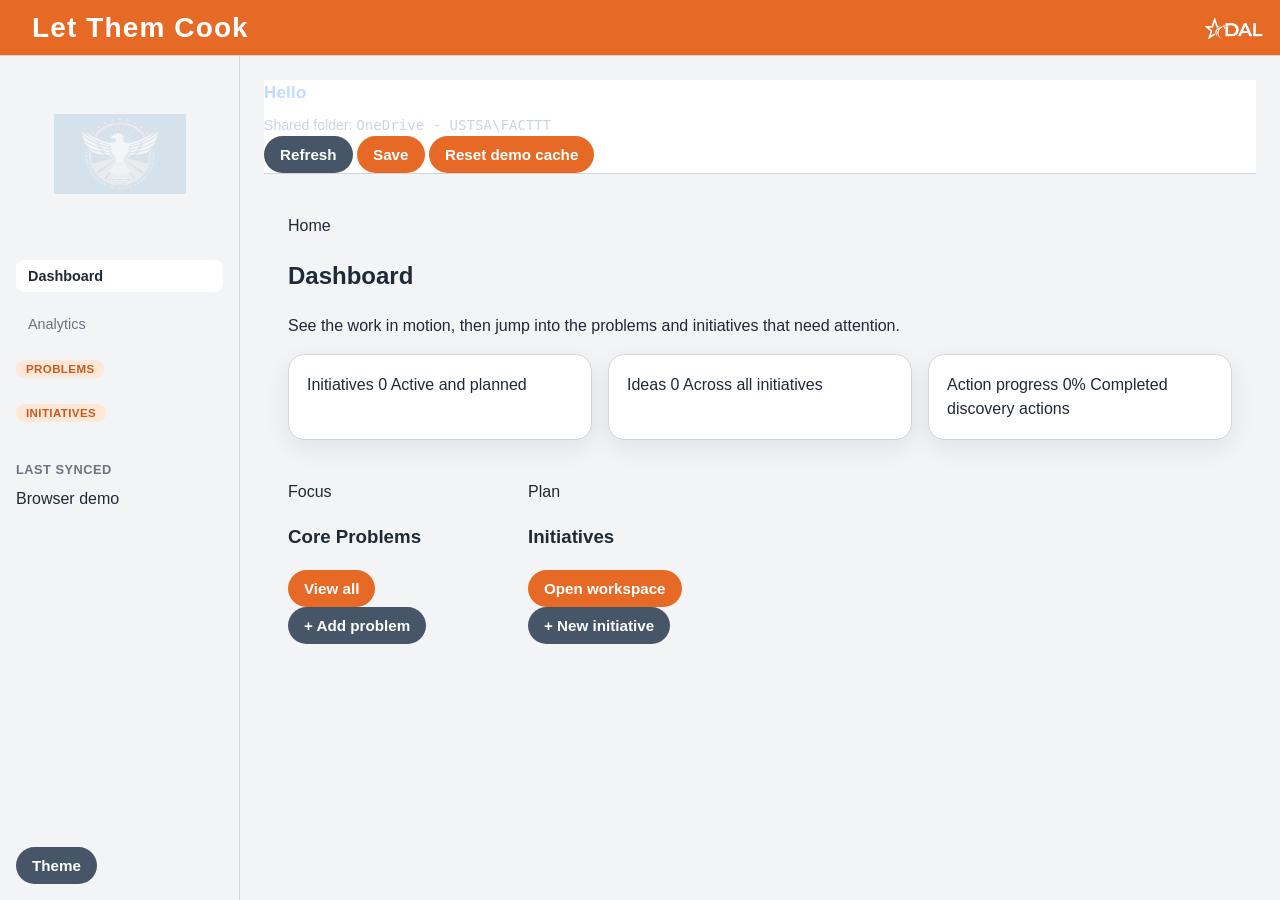
==== commit 562dbc6f: "feat(ltc): LTC-27 sidebar open + initiative toolbar + briefing box" ====
--- a/index.html
+++ b/index.html
@@ -17,18 +17,17 @@
       <aside class="sidebar">
         <div class="sidebar-brand">
           <img class="sidebar-seal" src="assets/tsa-seal.png" alt="" width="160" height="160" aria-hidden="true" />
-          <h3 class="sidebar-workspace-label">WORKSPACE</h3>
         </div>
         <button type="button" class="sidebar-nav-btn" data-action="tab" data-tab="dashboard">Dashboard</button>
         <button type="button" class="sidebar-nav-btn quiet" data-action="tab" data-tab="analytics">Analytics</button>
 
         <div class="sidebar-nav-block">
-          <div class="sidebar-pill">Problems</div>
+          <button type="button" class="sidebar-pill" data-action="tab" data-tab="problems">Problems</button>
           <div id="sidebar-problems" class="sidebar-tree"></div>
         </div>
 
         <div class="sidebar-nav-block">
-          <div class="sidebar-pill">Initiatives</div>
+          <button type="button" class="sidebar-pill" data-action="tab" data-tab="initiatives">Initiatives</button>
           <div id="sidebar-initiatives" class="sidebar-tree"></div>
         </div>
 
@@ -105,7 +104,7 @@
         <section class="panel">
           <div class="panel-heading">
             <div>
-              <p class="eyebrow">Workspace</p>
+              <p class="eyebrow">Plan</p>
               <h3>Initiatives</h3>
             </div>
             <button type="button" class="text-button" data-tab="initiatives" data-action="tab">Open workspace</button>
@@ -157,11 +156,16 @@
     <section id="page-initiatives" class="page" aria-labelledby="initiatives-title" hidden>
       <div class="page-heading">
         <div>
-          <p class="eyebrow">Workspace</p>
+          <p class="eyebrow">Plan</p>
           <h2 id="initiatives-title">Initiatives</h2>
           <p>Turn the gaps into a plan, keep the discussion visible, and track the next action.</p>
         </div>
-        <button type="button" class="success" data-action="add-initiative">+ New initiative</button>
+        <div class="initiative-toolbar">
+          <button type="button" class="success" data-action="add-initiative">+ New</button>
+          <button type="button" class="secondary" data-action="back-initiatives">← Back</button>
+          <button type="button" class="danger" data-action="delete-initiative">Delete</button>
+          <button type="button" class="success" data-action="save-initiative">Save</button>
+        </div>
       </div>
 
       <div id="initiative-list-view" class="initiative-list-view">
@@ -169,14 +173,9 @@
       </div>
 
       <div id="initiative-detail-view" class="initiative-detail-view" hidden>
-        <div class="detail-toolbar">
-          <button type="button" class="secondary" data-action="back-initiatives">← Back to initiatives</button>
-          <span class="detail-kicker">Initiative workspace</span>
-        </div>
         <div class="panel initiative-detail">
           <div class="detail-heading">
             <div>
-              <p class="eyebrow">Initiative</p>
               <h3 id="initiative-detail-title">Initiative detail</h3>
             </div>
             <div class="button-row">
@@ -208,27 +207,19 @@
             </select>
           </div>
         </div>
-        <section class="panel briefing-panel" id="briefing-panel">
-  <div class="panel-heading">
-    <div>
-      <p class="eyebrow">Initiative</p>
-      <h3>Briefing</h3>
-    </div>
-    <div class="briefing-add-wrap">
-      <button type="button" class="secondary" data-action="toggle-briefing-picker" id="briefing-add-btn">+</button>
-      <div id="briefing-picker" class="briefing-picker" hidden>
-        <button type="button" data-action="add-briefing" data-kind="who">Who</button>
-        <button type="button" data-action="add-briefing" data-kind="what">What</button>
-        <button type="button" data-action="add-briefing" data-kind="when">When</button>
-        <button type="button" data-action="add-briefing" data-kind="where">Where</button>
-        <button type="button" data-action="add-briefing" data-kind="why">Why</button>
-        <button type="button" data-action="add-briefing" data-kind="how">How</button>
-      </div>
-    </div>
-  </div>
-  <p id="briefing-empty" class="muted">Add Who / What / When / Where / Why / How</p>
-  <div id="briefing-list"></div>
-</section>
+        <section class="panel briefing-box" id="briefing-panel">
+          <div class="briefing-header">
+            <button type="button" data-action="add-briefing" data-kind="who">Who</button>
+            <button type="button" data-action="add-briefing" data-kind="what">What</button>
+            <button type="button" data-action="add-briefing" data-kind="when">When</button>
+            <button type="button" data-action="add-briefing" data-kind="where">Where</button>
+            <button type="button" data-action="add-briefing" data-kind="why">Why</button>
+            <button type="button" data-action="add-briefing" data-kind="how">How</button>
+            <button type="button" class="secondary" data-action="add-briefing" id="briefing-add-btn">+</button>
+          </div>
+          <p id="briefing-empty" class="muted">Add Who / What / When / Where / Why / How</p>
+          <div id="briefing-list"></div>
+        </section>
         <div id="sections-container"></div>
         <section class="panel" id="initiative-notes-panel">
     <div class="panel-heading"><h3>Notes</h3></div>
@@ -236,8 +227,7 @@
     <div id="initiative-notes-form" class="field"><textarea id="new-note-body" class="field textarea" placeholder="Add a note..."></textarea><button type="button" class="secondary" data-action="add-note">Add note</button></div>
   </section>
 </div>
-</div>
-    </section>
+      </section>
 
     <section id="page-analytics" class="page" aria-labelledby="analytics-title" hidden>
       <div class="page-heading">
--- a/css/style.css
+++ b/css/style.css
@@ -229,6 +229,12 @@
   background: var(--primary-soft);
   width: fit-content;
   margin: 4px 0 0;
+  cursor: pointer;
+  border: none;
+  font-family: inherit;
+}
+.sidebar-pill:hover {
+  filter: brightness(0.96);
 }
 .sidebar-tree {
   display: flex;
@@ -288,6 +294,44 @@
 }
 
 /* Briefing panel */
+.briefing-box {
+  border: 1px solid var(--border);
+  border-radius: 12px;
+  padding: 12px;
+  background: var(--panel-soft);
+  display: flex;
+  flex-direction: column;
+  gap: 10px;
+  margin-top: 12px;
+}
+.briefing-box .briefing-header {
+  display: flex;
+  flex-wrap: wrap;
+  gap: 6px;
+  align-items: center;
+}
+.briefing-box .briefing-header button {
+  padding: 4px 10px;
+  border-radius: 999px;
+  font-size: 0.78rem;
+  font-weight: 700;
+  cursor: pointer;
+  background: var(--primary-soft);
+  color: var(--primary-dark);
+  border: none;
+  font-family: inherit;
+}
+.briefing-box .briefing-header button:hover {
+  filter: brightness(0.94);
+}
+.briefing-box .briefing-header #briefing-add-btn {
+  margin-left: auto;
+  background: #475569;
+  color: white;
+}
+.briefing-box .briefing-header #briefing-add-btn:hover {
+  filter: brightness(0.9);
+}
 .briefing-panel { padding: 12px 16px; }
 .briefing-row {
   display: flex;
@@ -1125,7 +1169,13 @@
     }
 
 .briefing-panel { margin-top: 12px; }
-.briefing-add-wrap { position: relative; }
+.detail-heading h3 { margin: 0; font-size: 1.1rem; }
+.initiative-toolbar {
+  display: flex;
+  gap: 8px;
+  align-items: center;
+}
+.initiative-toolbar .secondary#briefing-add-btn, .initiative-toolbar #briefing-add-btn { margin-left: auto; }
 .briefing-picker {
   position: absolute; right: 0; top: 100%; z-index: 5;
   display: flex; flex-direction: column; gap: 4px;
